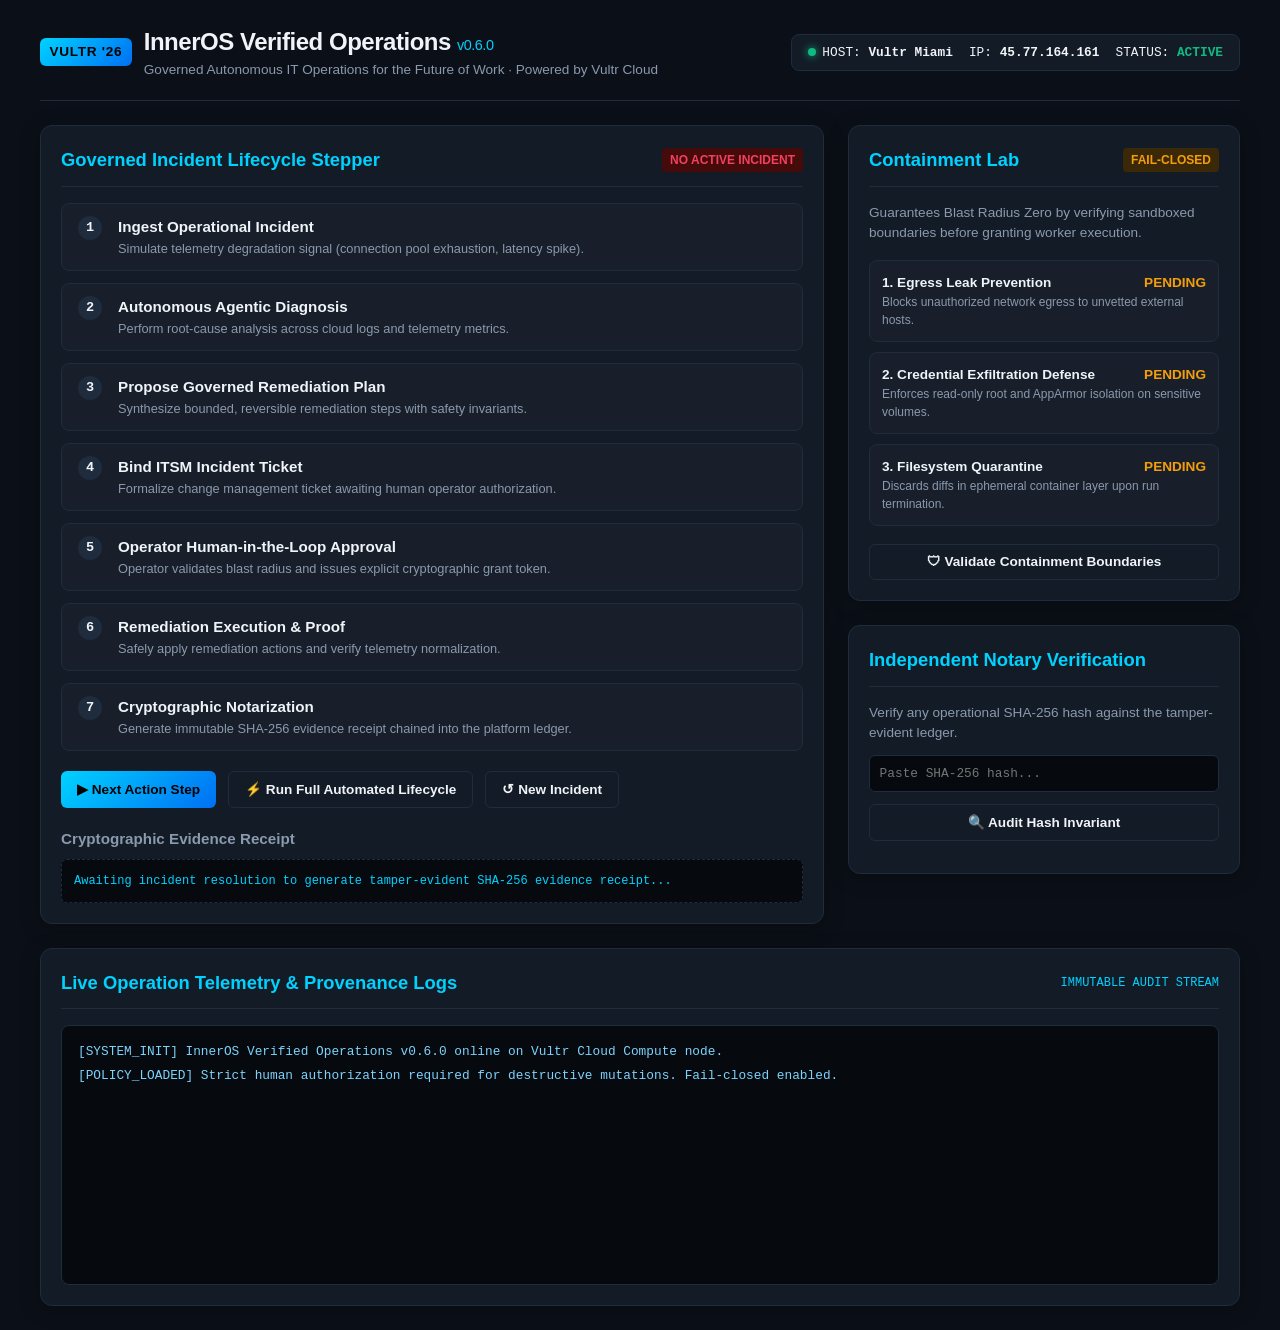
==== static/index.html @ e333232a "feat(vultr): initial release of InnerOS Verified Operations v0.6.0 for Vultr Agent Rush" ====
<!doctype html>
<html lang="en">
<head>
  <meta charset="utf-8" />
  <meta name="viewport" content="width=device-width, initial-scale=1" />
  <meta name="color-scheme" content="dark" />
  <title>InnerOS Verified Operations v0.6.0 | Vultr Agent Rush</title>
  <link rel="stylesheet" href="/static/styles.css" />
</head>
<body>
  <div class="container">
    <header>
      <div class="brand">
        <span class="brand-badge">VULTR '26</span>
        <div>
          <h1>InnerOS Verified Operations <span style="font-size:0.9rem;color:var(--accent-cyan);font-weight:400;">v0.6.0</span></h1>
          <p>Governed Autonomous IT Operations for the Future of Work · Powered by Vultr Cloud</p>
        </div>
      </div>
      <div class="system-status-bar">
        <div class="status-item">
          <span class="status-dot"></span>
          <span>HOST: <strong id="host-name">Vultr Miami</strong></span>
        </div>
        <div class="status-item">
          <span>IP: <strong id="host-ip">45.77.164.161</strong></span>
        </div>
        <div class="status-item">
          <span>STATUS: <strong style="color:var(--accent-emerald);">ACTIVE</strong></span>
        </div>
      </div>
    </header>

    <div class="grid">
      <!-- Left Column: Governed Incident Lifecycle -->
      <section class="card">
        <div class="card-header">
          <h2>Governed Incident Lifecycle Stepper</h2>
          <span class="badge badge-high" id="active-incident-id">NO ACTIVE INCIDENT</span>
        </div>

        <div class="stepper" id="stepper">
          <div class="step-item" id="step-1">
            <span class="step-num">1</span>
            <div class="step-content">
              <div class="step-title">Ingest Operational Incident</div>
              <div class="step-desc">Simulate telemetry degradation signal (connection pool exhaustion, latency spike).</div>
            </div>
          </div>

          <div class="step-item" id="step-2">
            <span class="step-num">2</span>
            <div class="step-content">
              <div class="step-title">Autonomous Agentic Diagnosis</div>
              <div class="step-desc">Perform root-cause analysis across cloud logs and telemetry metrics.</div>
            </div>
          </div>

          <div class="step-item" id="step-3">
            <span class="step-num">3</span>
            <div class="step-content">
              <div class="step-title">Propose Governed Remediation Plan</div>
              <div class="step-desc">Synthesize bounded, reversible remediation steps with safety invariants.</div>
            </div>
          </div>

          <div class="step-item" id="step-4">
            <span class="step-num">4</span>
            <div class="step-content">
              <div class="step-title">Bind ITSM Incident Ticket</div>
              <div class="step-desc">Formalize change management ticket awaiting human operator authorization.</div>
            </div>
          </div>

          <div class="step-item" id="step-5">
            <span class="step-num">5</span>
            <div class="step-content">
              <div class="step-title">Operator Human-in-the-Loop Approval</div>
              <div class="step-desc">Operator validates blast radius and issues explicit cryptographic grant token.</div>
            </div>
          </div>

          <div class="step-item" id="step-6">
            <span class="step-num">6</span>
            <div class="step-content">
              <div class="step-title">Remediation Execution & Proof</div>
              <div class="step-desc">Safely apply remediation actions and verify telemetry normalization.</div>
            </div>
          </div>

          <div class="step-item" id="step-7">
            <span class="step-num">7</span>
            <div class="step-content">
              <div class="step-title">Cryptographic Notarization</div>
              <div class="step-desc">Generate immutable SHA-256 evidence receipt chained into the platform ledger.</div>
            </div>
          </div>
        </div>

        <div class="actions-bar">
          <button id="btn-next-step" class="btn-primary">▶ Next Action Step</button>
          <button id="btn-run-all" class="btn-outline">⚡ Run Full Automated Lifecycle</button>
          <button id="btn-reset" class="btn-outline">↺ New Incident</button>
        </div>

        <div style="margin-top:1.25rem;">
          <h3 style="font-size:0.95rem;margin-bottom:0.5rem;color:var(--text-muted);">Cryptographic Evidence Receipt</h3>
          <div class="hash-box" id="evidence-hash-box">
            Awaiting incident resolution to generate tamper-evident SHA-256 evidence receipt...
          </div>
        </div>
      </section>

      <!-- Right Column: Containment Lab & Verification -->
      <div>
        <section class="card" style="margin-bottom:1.5rem;">
          <div class="card-header">
            <h2>Containment Lab</h2>
            <span class="badge badge-medium" id="containment-badge">FAIL-CLOSED</span>
          </div>
          <p style="font-size:0.85rem;color:var(--text-muted);margin-bottom:1rem;">
            Guarantees Blast Radius Zero by verifying sandboxed boundaries before granting worker execution.
          </p>

          <div class="scenario-card">
            <div style="display:flex;justify-content:space-between;font-weight:600;font-size:0.85rem;">
              <span>1. Egress Leak Prevention</span>
              <span id="sc-1-status" style="color:var(--accent-amber);">PENDING</span>
            </div>
            <div style="font-size:0.75rem;color:var(--text-muted);">Blocks unauthorized network egress to unvetted external hosts.</div>
          </div>

          <div class="scenario-card">
            <div style="display:flex;justify-content:space-between;font-weight:600;font-size:0.85rem;">
              <span>2. Credential Exfiltration Defense</span>
              <span id="sc-2-status" style="color:var(--accent-amber);">PENDING</span>
            </div>
            <div style="font-size:0.75rem;color:var(--text-muted);">Enforces read-only root and AppArmor isolation on sensitive volumes.</div>
          </div>

          <div class="scenario-card">
            <div style="display:flex;justify-content:space-between;font-weight:600;font-size:0.85rem;">
              <span>3. Filesystem Quarantine</span>
              <span id="sc-3-status" style="color:var(--accent-amber);">PENDING</span>
            </div>
            <div style="font-size:0.75rem;color:var(--text-muted);">Discards diffs in ephemeral container layer upon run termination.</div>
          </div>

          <button id="btn-run-containment" class="btn-outline" style="width:100%;justify-content:center;margin-top:0.5rem;">
            🛡 Validate Containment Boundaries
          </button>
        </section>

        <section class="card">
          <div class="card-header">
            <h2>Independent Notary Verification</h2>
          </div>
          <p style="font-size:0.85rem;color:var(--text-muted);margin-bottom:0.75rem;">
            Verify any operational SHA-256 hash against the tamper-evident ledger.
          </p>
          <input type="text" id="verify-input" placeholder="Paste SHA-256 hash..." style="width:100%;padding:0.6rem;background:#06090e;border:1px solid var(--bg-card-border);border-radius:6px;color:var(--accent-cyan);font-family:var(--font-mono);font-size:0.8rem;margin-bottom:0.75rem;" />
          <button id="btn-verify-hash" class="btn-outline" style="width:100%;justify-content:center;">
            🔍 Audit Hash Invariant
          </button>
          <div id="verify-result" style="margin-top:0.75rem;font-size:0.8rem;font-family:var(--font-mono);"></div>
        </section>
      </div>
    </div>

    <!-- Bottom: Live Audit Stream -->
    <section class="card">
      <div class="card-header">
        <h2>Live Operation Telemetry & Provenance Logs</h2>
        <span style="font-family:var(--font-mono);font-size:0.75rem;color:var(--accent-cyan);">IMMUTABLE AUDIT STREAM</span>
      </div>
      <div class="terminal-logs" id="terminal-logs">
        <div class="terminal-line">[SYSTEM_INIT] InnerOS Verified Operations v0.6.0 online on Vultr Cloud Compute node.</div>
        <div class="terminal-line">[POLICY_LOADED] Strict human authorization required for destructive mutations. Fail-closed enabled.</div>
      </div>
    </section>
  </div>

  <script src="/static/app.js"></script>
</body>
</html>
---- static/styles.css ----
:root {
  --bg-dark: #0b0f17;
  --bg-card: #131b26;
  --bg-card-border: #1f2c3d;
  --text-main: #f0f4f8;
  --text-muted: #8a99ad;
  --accent-cyan: #00d2ff;
  --accent-blue: #0070f3;
  --accent-emerald: #10b981;
  --accent-amber: #f59e0b;
  --accent-rose: #f43f5e;
  --font-mono: ui-monospace, SFMono-Regular, Menlo, Monaco, Consolas, "Liberation Mono", "Courier New", monospace;
  --font-sans: -apple-system, BlinkMacSystemFont, "Segoe UI", Roboto, Helvetica, Arial, sans-serif;
}

* {
  box-sizing: border-box;
  margin: 0;
  padding: 0;
}

body {
  background-color: var(--bg-dark);
  color: var(--text-main);
  font-family: var(--font-sans);
  line-height: 1.5;
  padding: 1.5rem;
}

.container {
  max-width: 1200px;
  margin: 0 auto;
}

header {
  display: flex;
  justify-content: space-between;
  align-items: center;
  border-bottom: 1px solid var(--bg-card-border);
  padding-bottom: 1.25rem;
  margin-bottom: 1.5rem;
  flex-wrap: wrap;
  gap: 1rem;
}

.brand {
  display: flex;
  align-items: center;
  gap: 0.75rem;
}

.brand-badge {
  background: linear-gradient(135deg, var(--accent-cyan), var(--accent-blue));
  color: #000;
  font-weight: 800;
  padding: 0.25rem 0.6rem;
  border-radius: 6px;
  font-size: 0.85rem;
  letter-spacing: 0.05em;
}

.brand h1 {
  font-size: 1.5rem;
  font-weight: 700;
  letter-spacing: -0.02em;
}

.brand p {
  color: var(--text-muted);
  font-size: 0.85rem;
}

.system-status-bar {
  display: flex;
  gap: 1rem;
  background: var(--bg-card);
  border: 1px solid var(--bg-card-border);
  padding: 0.5rem 1rem;
  border-radius: 8px;
  font-family: var(--font-mono);
  font-size: 0.8rem;
  flex-wrap: wrap;
}

.status-item {
  display: flex;
  align-items: center;
  gap: 0.4rem;
}

.status-dot {
  width: 8px;
  height: 8px;
  border-radius: 50%;
  background: var(--accent-emerald);
  box-shadow: 0 0 8px var(--accent-emerald);
}

.grid {
  display: grid;
  grid-template-columns: 2fr 1fr;
  gap: 1.5rem;
  margin-bottom: 1.5rem;
}

@media (max-width: 900px) {
  .grid {
    grid-template-columns: 1fr;
  }
}

.card {
  background: var(--bg-card);
  border: 1px solid var(--bg-card-border);
  border-radius: 12px;
  padding: 1.25rem;
  box-shadow: 0 4px 20px rgba(0, 0, 0, 0.25);
}

.card-header {
  display: flex;
  justify-content: space-between;
  align-items: center;
  margin-bottom: 1rem;
  border-bottom: 1px solid var(--bg-card-border);
  padding-bottom: 0.75rem;
}

.card-header h2 {
  font-size: 1.15rem;
  font-weight: 600;
  color: var(--accent-cyan);
}

.stepper {
  display: flex;
  flex-direction: column;
  gap: 0.75rem;
  margin-bottom: 1.25rem;
}

.step-item {
  display: flex;
  align-items: flex-start;
  gap: 1rem;
  padding: 0.75rem 1rem;
  background: rgba(255, 255, 255, 0.02);
  border: 1px solid var(--bg-card-border);
  border-radius: 8px;
  transition: border-color 0.2s;
}

.step-item.active {
  border-color: var(--accent-cyan);
  background: rgba(0, 210, 255, 0.04);
}

.step-item.completed {
  border-color: var(--accent-emerald);
  background: rgba(16, 185, 129, 0.04);
}

.step-num {
  font-family: var(--font-mono);
  font-size: 0.85rem;
  font-weight: 700;
  width: 24px;
  height: 24px;
  border-radius: 50%;
  display: flex;
  align-items: center;
  justify-content: center;
  background: var(--bg-card-border);
  flex-shrink: 0;
}

.step-item.completed .step-num {
  background: var(--accent-emerald);
  color: #000;
}

.step-item.active .step-num {
  background: var(--accent-cyan);
  color: #000;
}

.step-content {
  flex-grow: 1;
}

.step-title {
  font-weight: 600;
  font-size: 0.95rem;
}

.step-desc {
  font-size: 0.8rem;
  color: var(--text-muted);
}

.actions-bar {
  display: flex;
  gap: 0.75rem;
  flex-wrap: wrap;
  margin-top: 1rem;
}

button {
  cursor: pointer;
  background: var(--accent-blue);
  color: #fff;
  border: none;
  padding: 0.6rem 1rem;
  border-radius: 6px;
  font-weight: 600;
  font-size: 0.85rem;
  display: inline-flex;
  align-items: center;
  gap: 0.4rem;
  transition: opacity 0.2s, transform 0.1s;
}

button:hover {
  opacity: 0.9;
}

button:active {
  transform: translateY(1px);
}

button.btn-primary {
  background: linear-gradient(135deg, var(--accent-cyan), var(--accent-blue));
  color: #000;
  font-weight: 700;
}

button.btn-success {
  background: var(--accent-emerald);
  color: #000;
}

button.btn-outline {
  background: transparent;
  border: 1px solid var(--bg-card-border);
  color: var(--text-main);
}

button:disabled {
  opacity: 0.4;
  cursor: not-allowed;
}

.hash-box {
  background: #06090e;
  border: 1px dashed var(--bg-card-border);
  padding: 0.75rem;
  border-radius: 6px;
  font-family: var(--font-mono);
  font-size: 0.75rem;
  word-break: break-all;
  color: var(--accent-cyan);
  margin-top: 0.5rem;
}

.terminal-logs {
  background: #06090e;
  border: 1px solid var(--bg-card-border);
  padding: 1rem;
  border-radius: 8px;
  font-family: var(--font-mono);
  font-size: 0.8rem;
  height: 260px;
  overflow-y: auto;
  color: #7dd3fc;
}

.terminal-line {
  margin-bottom: 0.3rem;
}

.badge {
  display: inline-block;
  padding: 0.2rem 0.5rem;
  border-radius: 4px;
  font-size: 0.75rem;
  font-weight: 600;
}

.badge-low { background: #1e293b; color: #94a3b8; }
.badge-medium { background: #3b2806; color: var(--accent-amber); }
.badge-high { background: #450a0a; color: var(--accent-rose); }
.badge-critical { background: var(--accent-rose); color: #fff; }

.scenario-card {
  background: rgba(255, 255, 255, 0.02);
  border: 1px solid var(--bg-card-border);
  border-radius: 8px;
  padding: 0.75rem;
  margin-bottom: 0.6rem;
}
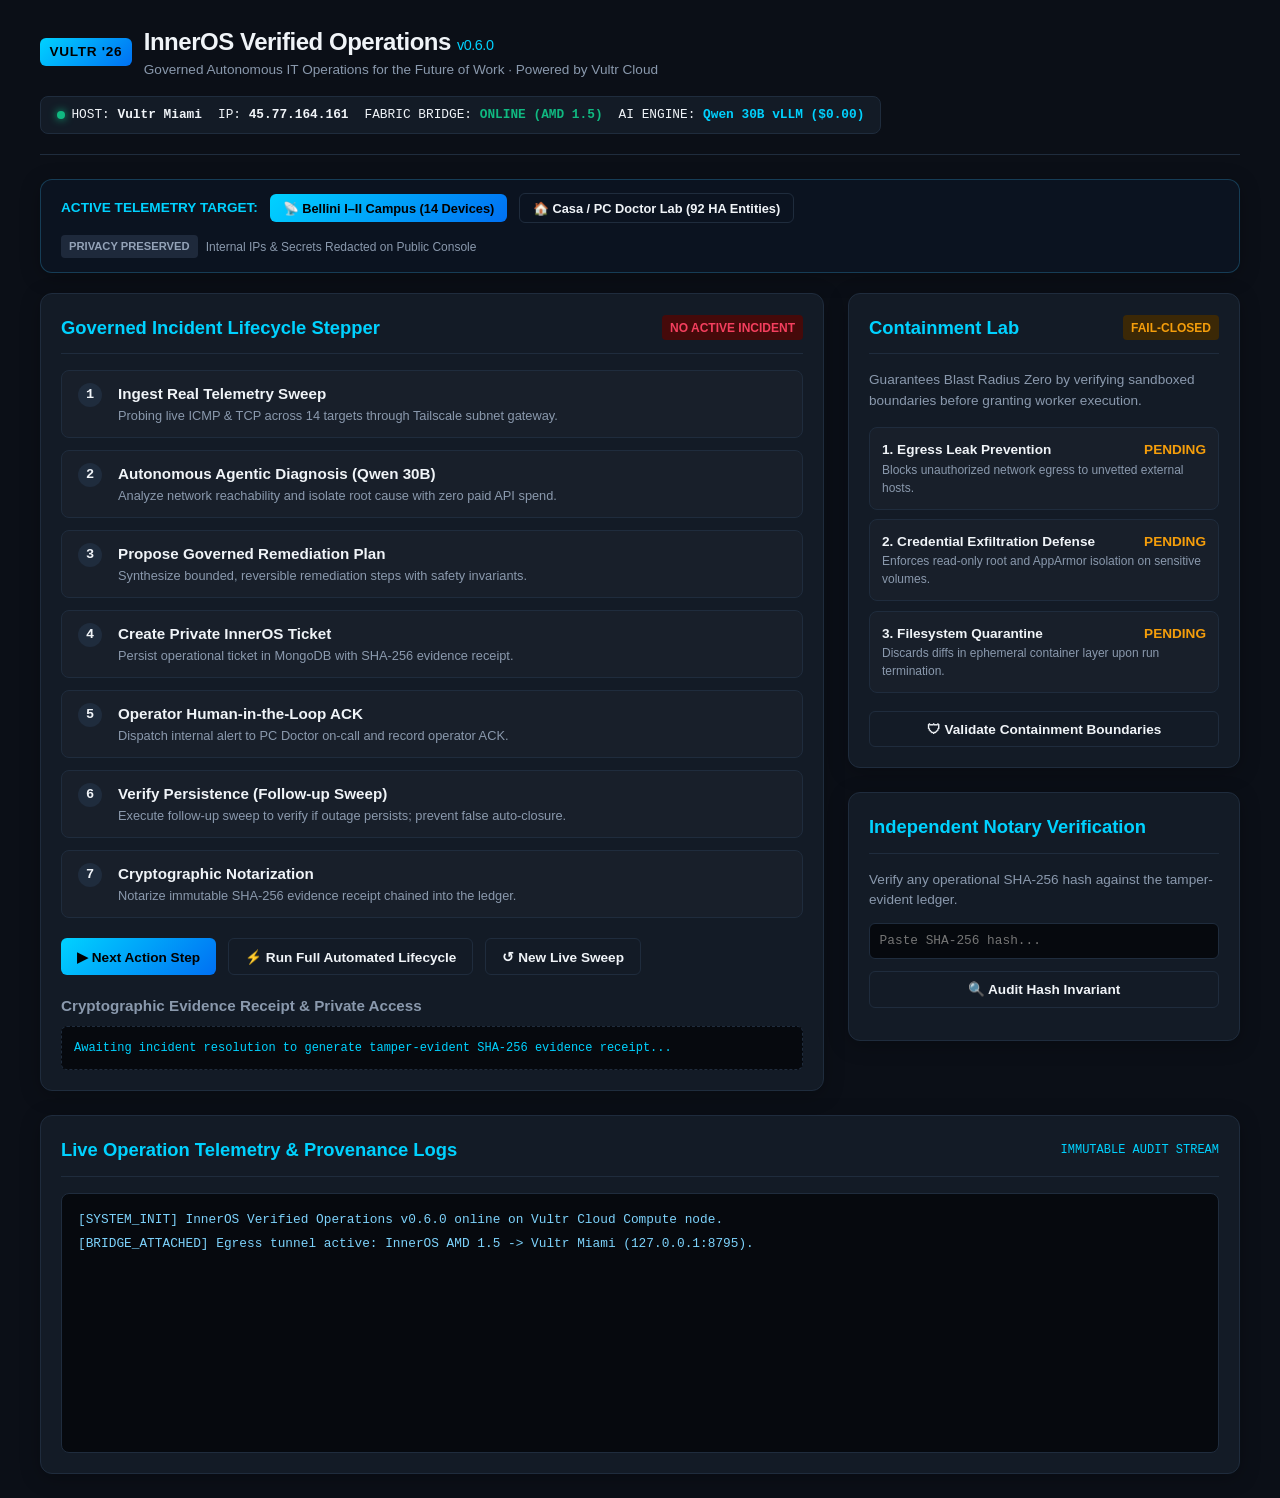
==== commit c9a66dea: "feat(live-ops): integrate real InnerOS Bellini and Casa fabric telemetry, local Qwen 30B vLLM, and p" ====
--- a/static/index.html
+++ b/static/index.html
@@ -26,10 +26,26 @@
           <span>IP: <strong id="host-ip">45.77.164.161</strong></span>
         </div>
         <div class="status-item">
-          <span>STATUS: <strong style="color:var(--accent-emerald);">ACTIVE</strong></span>
+          <span>FABRIC BRIDGE: <strong id="bridge-status" style="color:var(--accent-emerald);">ONLINE (AMD 1.5)</strong></span>
+        </div>
+        <div class="status-item">
+          <span>AI ENGINE: <strong id="ai-status" style="color:var(--accent-cyan);">Qwen 30B vLLM ($0.00)</strong></span>
         </div>
       </div>
     </header>
+
+    <!-- Real Infrastructure Mode & Site Selector Bar -->
+    <div class="card" style="margin-bottom:1.25rem;padding:0.85rem 1.25rem;display:flex;flex-wrap:wrap;justify-content:space-between;align-items:center;gap:0.75rem;background:#0b1320;border-color:rgba(56,189,248,0.25);">
+      <div style="display:flex;align-items:center;gap:0.75rem;">
+        <span style="font-weight:600;font-size:0.85rem;color:var(--accent-cyan);">ACTIVE TELEMETRY TARGET:</span>
+        <button id="btn-site-bellini" class="btn-primary" style="padding:0.4rem 0.8rem;font-size:0.8rem;">📡 Bellini I–II Campus (14 Devices)</button>
+        <button id="btn-site-home" class="btn-outline" style="padding:0.4rem 0.8rem;font-size:0.8rem;">🏠 Casa / PC Doctor Lab (92 HA Entities)</button>
+      </div>
+      <div style="display:flex;align-items:center;gap:0.5rem;font-size:0.75rem;color:var(--text-muted);">
+        <span class="badge badge-low" style="font-size:0.7rem;">PRIVACY PRESERVED</span>
+        <span>Internal IPs & Secrets Redacted on Public Console</span>
+      </div>
+    </div>
 
     <div class="grid">
       <!-- Left Column: Governed Incident Lifecycle -->
@@ -43,16 +59,16 @@
           <div class="step-item" id="step-1">
             <span class="step-num">1</span>
             <div class="step-content">
-              <div class="step-title">Ingest Operational Incident</div>
-              <div class="step-desc">Simulate telemetry degradation signal (connection pool exhaustion, latency spike).</div>
+              <div class="step-title">Ingest Real Telemetry Sweep</div>
+              <div class="step-desc" id="step-1-desc">Probing live ICMP & TCP across 14 targets through Tailscale subnet gateway.</div>
             </div>
           </div>
 
           <div class="step-item" id="step-2">
             <span class="step-num">2</span>
             <div class="step-content">
-              <div class="step-title">Autonomous Agentic Diagnosis</div>
-              <div class="step-desc">Perform root-cause analysis across cloud logs and telemetry metrics.</div>
+              <div class="step-title">Autonomous Agentic Diagnosis (Qwen 30B)</div>
+              <div class="step-desc" id="step-2-desc">Analyze network reachability and isolate root cause with zero paid API spend.</div>
             </div>
           </div>
 
@@ -60,31 +76,31 @@
             <span class="step-num">3</span>
             <div class="step-content">
               <div class="step-title">Propose Governed Remediation Plan</div>
-              <div class="step-desc">Synthesize bounded, reversible remediation steps with safety invariants.</div>
+              <div class="step-desc" id="step-3-desc">Synthesize bounded, reversible remediation steps with safety invariants.</div>
             </div>
           </div>
 
           <div class="step-item" id="step-4">
             <span class="step-num">4</span>
             <div class="step-content">
-              <div class="step-title">Bind ITSM Incident Ticket</div>
-              <div class="step-desc">Formalize change management ticket awaiting human operator authorization.</div>
+              <div class="step-title">Create Private InnerOS Ticket</div>
+              <div class="step-desc" id="step-4-desc">Persist operational ticket in MongoDB with SHA-256 evidence receipt.</div>
             </div>
           </div>
 
           <div class="step-item" id="step-5">
             <span class="step-num">5</span>
             <div class="step-content">
-              <div class="step-title">Operator Human-in-the-Loop Approval</div>
-              <div class="step-desc">Operator validates blast radius and issues explicit cryptographic grant token.</div>
+              <div class="step-title">Operator Human-in-the-Loop ACK</div>
+              <div class="step-desc" id="step-5-desc">Dispatch internal alert to PC Doctor on-call and record operator ACK.</div>
             </div>
           </div>
 
           <div class="step-item" id="step-6">
             <span class="step-num">6</span>
             <div class="step-content">
-              <div class="step-title">Remediation Execution & Proof</div>
-              <div class="step-desc">Safely apply remediation actions and verify telemetry normalization.</div>
+              <div class="step-title">Verify Persistence (Follow-up Sweep)</div>
+              <div class="step-desc" id="step-6-desc">Execute follow-up sweep to verify if outage persists; prevent false auto-closure.</div>
             </div>
           </div>
 
@@ -92,7 +108,7 @@
             <span class="step-num">7</span>
             <div class="step-content">
               <div class="step-title">Cryptographic Notarization</div>
-              <div class="step-desc">Generate immutable SHA-256 evidence receipt chained into the platform ledger.</div>
+              <div class="step-desc" id="step-7-desc">Notarize immutable SHA-256 evidence receipt chained into the ledger.</div>
             </div>
           </div>
         </div>
@@ -100,13 +116,18 @@
         <div class="actions-bar">
           <button id="btn-next-step" class="btn-primary">▶ Next Action Step</button>
           <button id="btn-run-all" class="btn-outline">⚡ Run Full Automated Lifecycle</button>
-          <button id="btn-reset" class="btn-outline">↺ New Incident</button>
+          <button id="btn-reset" class="btn-outline">↺ New Live Sweep</button>
         </div>
 
         <div style="margin-top:1.25rem;">
-          <h3 style="font-size:0.95rem;margin-bottom:0.5rem;color:var(--text-muted);">Cryptographic Evidence Receipt</h3>
+          <h3 style="font-size:0.95rem;margin-bottom:0.5rem;color:var(--text-muted);">Cryptographic Evidence Receipt & Private Access</h3>
           <div class="hash-box" id="evidence-hash-box">
             Awaiting incident resolution to generate tamper-evident SHA-256 evidence receipt...
+          </div>
+          <div id="private-ticket-link-container" style="margin-top:0.75rem;display:none;">
+            <a id="private-ticket-link" href="#" target="_blank" class="btn-outline" style="display:inline-flex;font-size:0.8rem;text-decoration:none;border-color:var(--accent-amber);color:var(--accent-amber);">
+              🔒 Open Authenticated Private Ticket Topology (Authorized Ops Only)
+            </a>
           </div>
         </div>
       </section>
@@ -175,7 +196,7 @@
       </div>
       <div class="terminal-logs" id="terminal-logs">
         <div class="terminal-line">[SYSTEM_INIT] InnerOS Verified Operations v0.6.0 online on Vultr Cloud Compute node.</div>
-        <div class="terminal-line">[POLICY_LOADED] Strict human authorization required for destructive mutations. Fail-closed enabled.</div>
+        <div class="terminal-line">[BRIDGE_ATTACHED] Egress tunnel active: InnerOS AMD 1.5 -> Vultr Miami (127.0.0.1:8795).</div>
       </div>
     </section>
   </div>
--- a/static/styles.css
+++ b/static/styles.css
@@ -298,3 +298,4 @@
   padding: 0.75rem;
   margin-bottom: 0.6rem;
 }
+
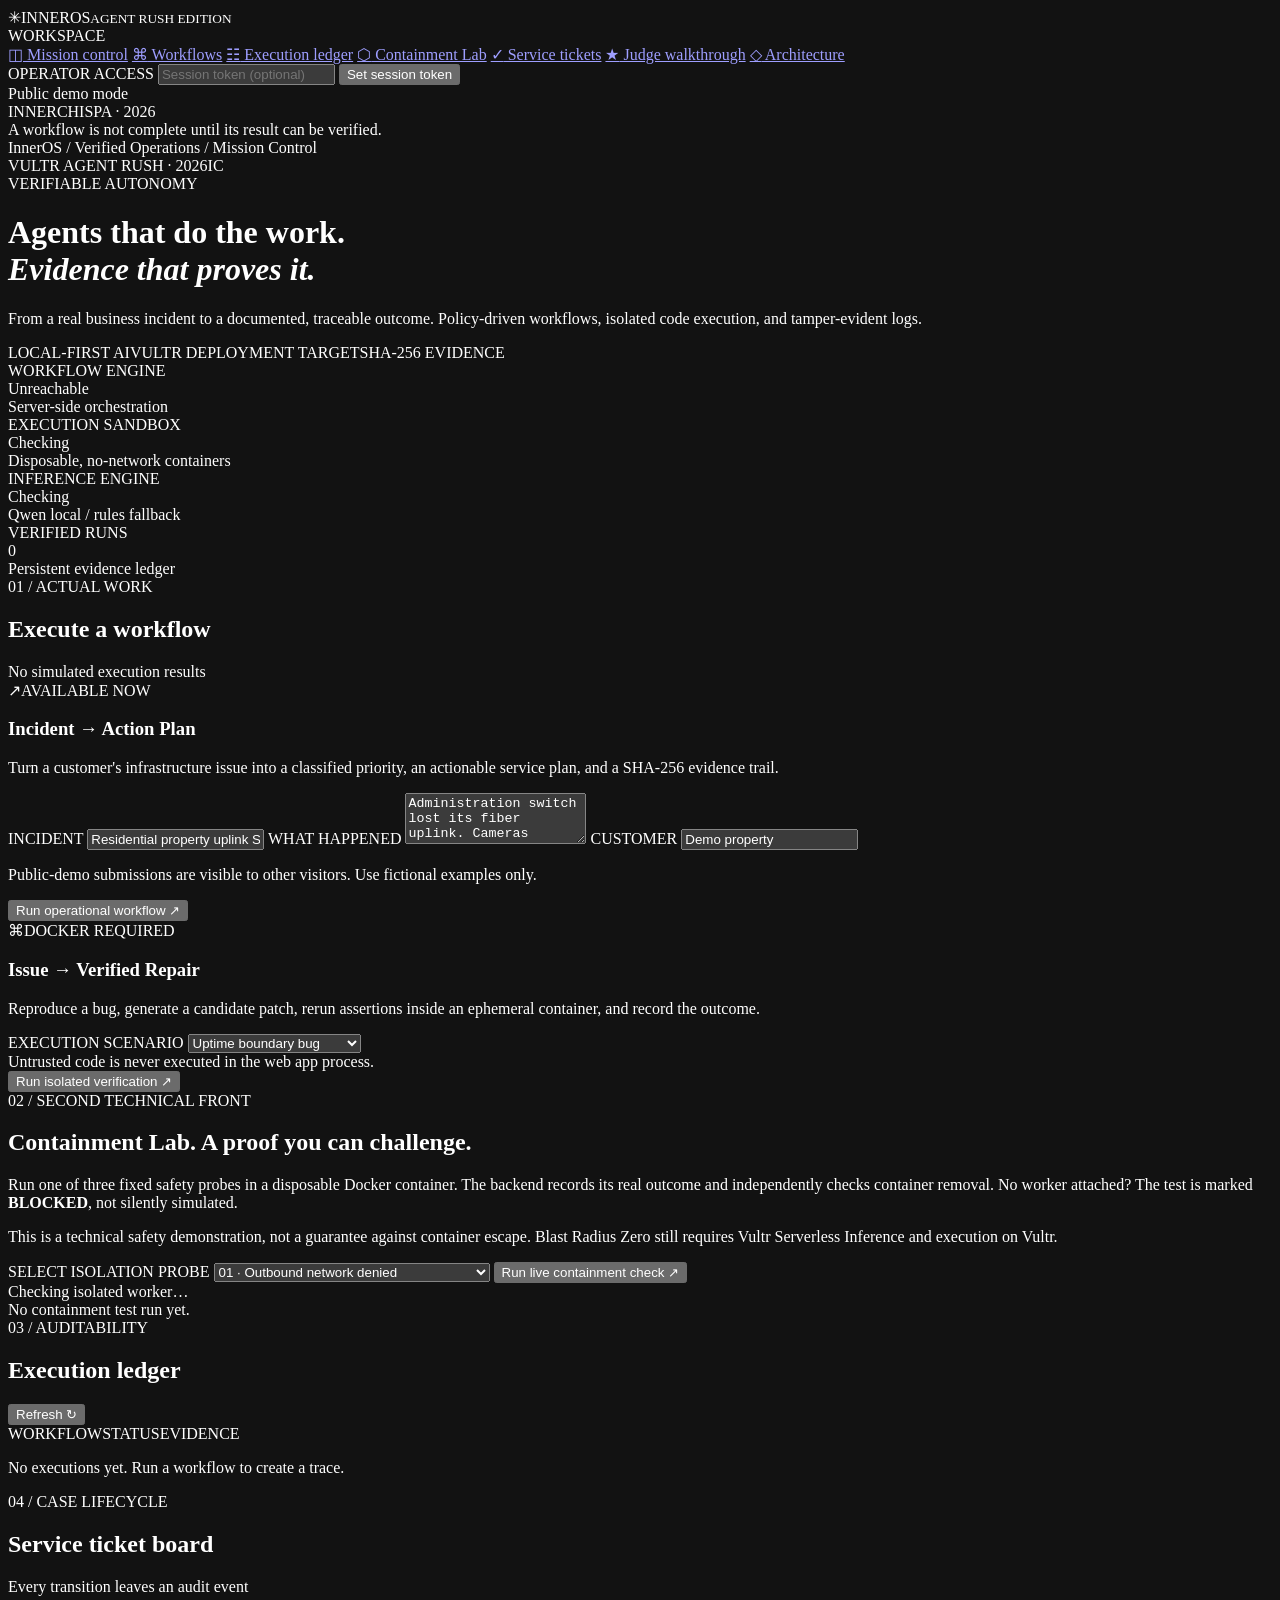
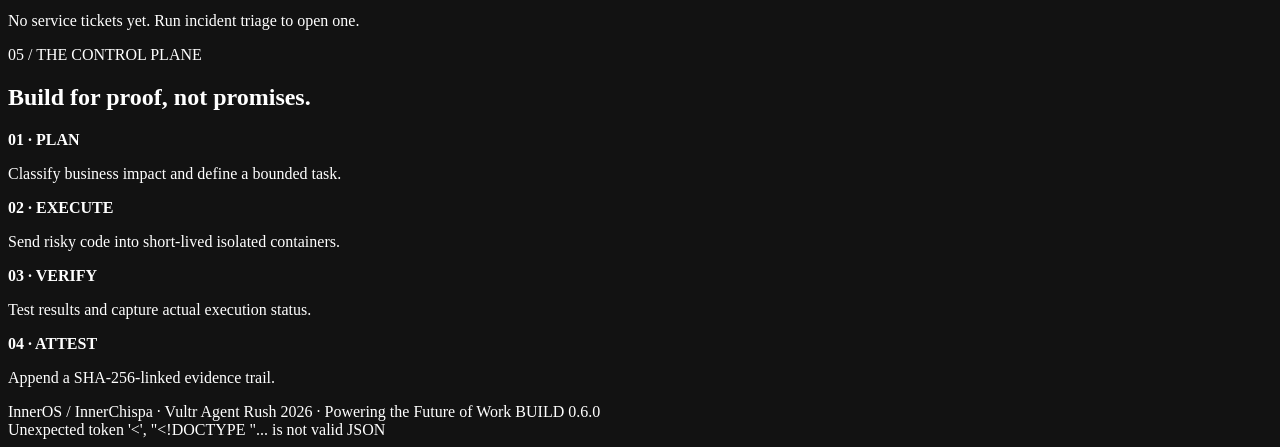
==== commit 84a68eab: "feat(security+ui): revoke compromised token, enforce Bearer auth, add 5-step operational workflow an" ====
--- a/static/index.html
+++ b/static/index.html
@@ -1,206 +1,283 @@
 <!doctype html>
 <html lang="en">
 <head>
-  <meta charset="utf-8" />
-  <meta name="viewport" content="width=device-width, initial-scale=1" />
-  <meta name="color-scheme" content="dark" />
-  <title>InnerOS Verified Operations v0.6.0 | Vultr Agent Rush</title>
-  <link rel="stylesheet" href="/static/styles.css" />
+<meta charset="utf-8">
+<meta name="viewport" content="width=device-width, initial-scale=1">
+<meta name="color-scheme" content="dark">
+<meta name="description" content="InnerOS Verified Operations: enterprise agents with proof of work">
+<title>InnerOS | Verified Operations</title>
+<link rel="stylesheet" href="/static/style.css">
+<script defer src="/static/app.js"></script>
 </head>
 <body>
-  <div class="container">
-    <header>
-      <div class="brand">
-        <span class="brand-badge">VULTR '26</span>
-        <div>
-          <h1>InnerOS Verified Operations <span style="font-size:0.9rem;color:var(--accent-cyan);font-weight:400;">v0.6.0</span></h1>
-          <p>Governed Autonomous IT Operations for the Future of Work · Powered by Vultr Cloud</p>
-        </div>
+<div class="shell">
+  <aside class="sidebar">
+    <div class="brand"><span class="brand-icon">✳</span><span>INNER<span class="brand-light">OS</span><small>AGENT RUSH EDITION</small></span></div>
+    <div class="side-label">WORKSPACE</div>
+    <nav aria-label="Workspace">
+      <a href="#overview" class="nav-active"><span>◫</span> Mission control</a>
+      <a href="#workflows"><span>⌘</span> Workflows</a>
+      <a href="#runs"><span>☷</span> Execution ledger</a>
+      <a href="#containment"><span>⬡</span> Containment Lab</a>
+      <a href="#tickets"><span>✓</span> Service tickets</a>
+      <a href="/judge" id="judge-link"><span>★</span> Judge walkthrough</a>
+      <a href="#architecture"><span>◇</span> Architecture</a>
+    </nav>
+    <div class="session-access">
+      <label for="operator-token">OPERATOR ACCESS</label>
+      <input id="operator-token" type="password" autocomplete="off" placeholder="Session token (optional)">
+      <button id="operator-connect" type="button">Set session token</button>
+      <div id="access-mode" class="access-note">Public demo mode</div>
+    </div>
+    <div class="side-bottom">
+      <div class="platform-label"><span class="live-dot"></span> INNERCHISPA · 2026</div>
+      <div class="side-note">A workflow is not complete until its result can be verified.</div>
+    </div>
+  </aside>
+
+  <main id="overview">
+    <header class="topbar">
+      <div class="breadcrumb">InnerOS <span>/</span> Verified Operations <span>/</span> Mission Control</div>
+      <div class="top-right"><span class="environment">VULTR AGENT RUSH · 2026</span><span class="avatar">IC</span></div>
+    </header>
+    <div class="content">
+      <section class="judge-workthrough" id="judge-workthrough" aria-label="Live judge walkthrough" hidden>
+        <!-- Mode Banner: Public Demo vs Authenticated Real Operations -->
+        <div id="mode-banner" class="mode-banner public">
+          <div class="banner-badge" id="banner-badge-public">DEMO PÚBLICA</div>
+          <div class="banner-badge" id="banner-badge-private" style="display:none;"><span class="live-dot green"></span>OPERACIONES REALES · ACCESO PRIVADO</div>
+          <div class="banner-text" id="banner-text">Entorno demostrativo para evaluación. Para consultar hardware real en vivo (Bellini Campus y Casa Lab), active el acceso con su token de operador autorizado.</div>
+          <div class="banner-actions">
+            <button type="button" id="btn-unlock-operator" class="btn-sm">Acceso Operador ↗</button>
+            <button type="button" id="btn-lock-operator" class="btn-sm secondary" style="display:none;">Cerrar Sesión</button>
+          </div>
+        </div>
+
+        <!-- Adenda P1: Live Operational Dashboard -->
+        <div class="ops-dashboard-grid" id="ops-dashboard">
+          <div class="ops-card">
+            <span class="ops-card-label">DISPOSITIVOS SUPERVISADOS</span>
+            <div class="ops-card-val">106 <em>total</em></div>
+            <span class="ops-card-sub">14 Bellini · 92 Casa Lab</span>
+          </div>
+          <div class="ops-card">
+            <span class="ops-card-label">ESTADO RED BELLINI I-II</span>
+            <div class="ops-card-val"><span class="indicator green"></span>7 Online <span class="indicator orange"></span>7 Offline</div>
+            <span class="ops-card-sub">Switch Admin & APs caídos</span>
+          </div>
+          <div class="ops-card">
+            <span class="ops-card-label">INFERENCIA LOCAL SRE</span>
+            <div class="ops-card-val">Qwen 30B <small>AMD 1.5</small></div>
+            <span class="ops-card-sub">Gasto: $0.00 (Local Invariant)</span>
+          </div>
+          <div class="ops-card">
+            <span class="ops-card-label">INCIDENTES ACTIVOS</span>
+            <div class="ops-card-val"><span class="badge-p1">P1</span> 1 Crítico <span class="badge-p2">P2</span> 1 Lab</div>
+            <span class="ops-card-sub">Gestión en tiempo real</span>
+          </div>
+        </div>
+
+        <div class="judge-head">
+          <div>
+            <div class="eyebrow">OPERACIONES VERIFICADAS / PRUEBA DE INFRAESTRUCTURA REAL</div>
+            <h2>Operaciones verificables sobre dispositivos reales.</h2>
+            <p>Conexión directa al nodo InnerOS AMD 1.5 mediante túnel cifrado inverso. Consulta hardware real, ejecuta inferencia local con Qwen 30B ($0.00 de gasto) y registra evidencias criptográficas SHA-256 inmutables. Cero estados fingidos ni simulaciones encubiertas.</p>
+          </div>
+          <div class="judge-head-right">
+            <span class="judge-mode" id="judge-mode">Verificando servidor…</span>
+            <div class="judge-site-wrapper">
+              <label for="judge-site-select" class="judge-site-label">SITIO ACTIVO:</label>
+              <select id="judge-site-select" class="judge-site-select">
+                <option value="bellini">Torres Bellini I-II Campus (Incidente Activo: 14 objetivos)</option>
+                <option value="home">Casa / PC Doctor Lab (Inventario: 92 dispositivos)</option>
+              </select>
+            </div>
+          </div>
+        </div>
+
+        <div class="judge-steps">
+          <article class="judge-step">
+            <span class="judge-number">01 / SONDEO REAL</span>
+            <h3>Sondear Hardware Real</h3>
+            <p>Ejecuta sondeo ICMP/TCP en tiempo real en la red del campus. Identifica switch de administración y APs caídos.</p>
+            <button type="button" id="judge-start" class="judge-btn">Ejecutar sondeo real</button>
+            <div class="judge-step-result" id="judge-step-one" role="status" aria-live="polite">No ejecutado aún</div>
+          </article>
+
+          <article class="judge-step">
+            <span class="judge-number">02 / IA LOCAL SRE</span>
+            <h3>Diagnosticar con Qwen 30B</h3>
+            <p>Inferencia local vLLM en AMD 1.5 ($0.00). Deducción determinista de causa raíz y protocolo de contención.</p>
+            <button type="button" id="judge-verify" class="judge-btn" disabled>Diagnosticar con Qwen 30B</button>
+            <div class="judge-step-result" id="judge-step-two" role="status" aria-live="polite">Esperando paso 1</div>
+          </article>
+
+          <article class="judge-step">
+            <span class="judge-number">03 / TICKET EN MONGODB</span>
+            <h3>Crear Ticket Operativo</h3>
+            <p>Registra ticket formal P1 en MongoDB (ops_tickets) con ID inmutable, SHA-256 y clasificación de impacto.</p>
+            <button type="button" id="judge-complete" class="judge-btn" disabled>Crear Ticket en MongoDB</button>
+            <div class="judge-step-result" id="judge-step-three" role="status" aria-live="polite">Esperando diagnóstico</div>
+          </article>
+
+          <article class="judge-step">
+            <span class="judge-number">04 / NOTIFICACIÓN & ACK</span>
+            <h3>Notificar y Registrar ACK</h3>
+            <p>Despacha alerta interna al lead de guardia (rafael) y registra acuse técnico humano (cero auto-ACK).</p>
+            <div class="step-subactions">
+              <button type="button" id="judge-notify" class="judge-btn secondary" disabled>Despachar alerta interna</button>
+              <div id="ack-editor-box" class="ack-editor-box" style="display:none;">
+                <input id="ack-operator-name" class="ack-input" value="Rafael Lopez (SRE On-Call)" placeholder="Operador">
+                <textarea id="ack-operator-note" class="ack-textarea" rows="2" placeholder="Nota técnica de acuse (12+ caracteres)">Recepción confirmada. Switch admin Hikvision sin respuesta. Procediendo a inspección física en rack.</textarea>
+                <button type="button" id="judge-ack-btn" class="judge-btn" style="margin-top:6px;">Registrar ACK Humano</button>
+              </div>
+            </div>
+            <div class="judge-step-result" id="judge-step-notify-ack" role="status" aria-live="polite">Esperando ticket</div>
+          </article>
+
+          <article class="judge-step">
+            <span class="judge-number">05 / RECHECK FÍSICO</span>
+            <h3>Recheck de Hardware</h3>
+            <p>Vuelve a sondear equipos. Confirma persistencia física y rehúsa cierre fraudulento (Zero-Fabrication).</p>
+            <button type="button" id="judge-recheck" class="judge-btn" disabled>Recheck estado físico</button>
+            <div class="judge-step-result" id="judge-step-four" role="status" aria-live="polite">Esperando ticket</div>
+          </article>
+        </div>
+
+        <div class="judge-proof-container">
+          <div class="judge-proof" id="judge-proof" aria-live="polite">Seleccione el sitio y pulse 'Ejecutar sondeo real' para iniciar el triaje de hardware.</div>
+          <div class="judge-proof-actions">
+            <button type="button" id="btn-view-topology" class="btn-proof-action" disabled>↗ Abrir Topología Privada (Gated)</button>
+            <button type="button" id="btn-export-report" class="btn-proof-action" disabled>⬇ Descargar Informe Técnico</button>
+          </div>
+        </div>
+
+        <div id="judge-telemetry-detail" class="judge-telemetry-detail">
+          <div class="telemetry-detail-header">
+            <strong id="telemetry-detail-title" class="telemetry-detail-title">Telemetría de Hardware Real</strong>
+            <span id="telemetry-provenance" class="telemetry-provenance">Bellini Network Guardian · AMD 1.5</span>
+          </div>
+          <pre id="telemetry-detail-content" class="telemetry-detail-content"></pre>
+        </div>
+      </section>
+      <div class="hero">
+        <div class="eyebrow"><span class="small-dot"></span> VERIFIABLE AUTONOMY</div>
+        <h1>Agents that do the work.<br><em>Evidence that proves it.</em></h1>
+        <p>From a real business incident to a documented, traceable outcome. Policy-driven workflows, isolated code execution, and tamper-evident logs.</p>
+        <div class="hero-tags"><span>LOCAL-FIRST AI</span><span>VULTR DEPLOYMENT TARGET</span><span>SHA-256 EVIDENCE</span></div>
       </div>
-      <div class="system-status-bar">
-        <div class="status-item">
-          <span class="status-dot"></span>
-          <span>HOST: <strong id="host-name">Vultr Miami</strong></span>
-        </div>
-        <div class="status-item">
-          <span>IP: <strong id="host-ip">45.77.164.161</strong></span>
-        </div>
-        <div class="status-item">
-          <span>FABRIC BRIDGE: <strong id="bridge-status" style="color:var(--accent-emerald);">ONLINE (AMD 1.5)</strong></span>
-        </div>
-        <div class="status-item">
-          <span>AI ENGINE: <strong id="ai-status" style="color:var(--accent-cyan);">Qwen 30B vLLM ($0.00)</strong></span>
-        </div>
+
+      <section class="stats" aria-label="Platform status">
+        <article class="stat"><div class="stat-label">WORKFLOW ENGINE</div><div class="stat-value" id="engine-status">Checking…</div><div class="stat-sub">Server-side orchestration</div></article>
+        <article class="stat"><div class="stat-label">EXECUTION SANDBOX</div><div class="stat-value" id="sandbox-status"><span class="indicator orange"></span>Checking</div><div class="stat-sub">Disposable, no-network containers</div></article>
+        <article class="stat"><div class="stat-label">INFERENCE ENGINE</div><div class="stat-value" id="model-status">Checking</div><div class="stat-sub">Qwen local / rules fallback</div></article>
+        <article class="stat"><div class="stat-label">VERIFIED RUNS</div><div class="stat-value" id="run-count">0</div><div class="stat-sub">Persistent evidence ledger</div></article>
+      </section>
+
+      <div class="section-title" id="workflows"><div><div class="eyebrow">01 / ACTUAL WORK</div><h2>Execute a workflow</h2></div><span class="section-annotation">No simulated execution results</span></div>
+      <section class="workflows">
+        <article class="workflow-card accent-cyan">
+          <div class="card-head"><span class="card-icon">↗</span><span class="chip">AVAILABLE NOW</span></div>
+          <h3>Incident → Action Plan</h3>
+          <p>Turn a customer's infrastructure issue into a classified priority, an actionable service plan, and a SHA-256 evidence trail.</p>
+          <label for="incident-title">INCIDENT</label>
+          <input id="incident-title" maxlength="160" value="Residential property uplink SFP1 offline">
+          <label for="incident-description">WHAT HAPPENED</label>
+          <textarea id="incident-description" rows="3" maxlength="5000">Administration switch lost its fiber uplink. Cameras remain visible locally but the control room cannot reach remote devices.</textarea>
+          <label for="incident-customer">CUSTOMER</label>
+          <input id="incident-customer" maxlength="100" value="Demo property">
+          <p class="privacy-note">Public-demo submissions are visible to other visitors. Use fictional examples only.</p>
+          <button id="triage-btn" class="primary">Run operational workflow <span>↗</span></button>
+        </article>
+        <article class="workflow-card accent-purple">
+          <div class="card-head"><span class="card-icon purple">⌘</span><span class="chip lavender">DOCKER REQUIRED</span></div>
+          <h3>Issue → Verified Repair</h3>
+          <p>Reproduce a bug, generate a candidate patch, rerun assertions inside an ephemeral container, and record the outcome.</p>
+          <label for="case-select">EXECUTION SCENARIO</label>
+          <select id="case-select"><option value="uptime_boundary">Uptime boundary bug</option><option value="sla_sign">SLA calculation bug</option><option value="runaway_loop">Containment: infinite loop</option></select>
+          <div class="warning-line">Untrusted code is never executed in the web app process.</div>
+          <button id="repair-btn" class="secondary">Run isolated verification <span>↗</span></button>
+          <div class="sandbox-guard" id="sandbox-guard"></div>
+        </article>
+      </section>
+      <section class="containment-panel" id="containment" aria-labelledby="containment-title">
+        <div class="containment-copy">
+          <div class="eyebrow">02 / SECOND TECHNICAL FRONT</div>
+          <h2 id="containment-title">Containment Lab. A proof you can challenge.</h2>
+          <p>Run one of three fixed safety probes in a disposable Docker container. The backend records its real outcome and independently checks container removal. No worker attached? The test is marked <strong>BLOCKED</strong>, not silently simulated.</p>
+          <p class="privacy-note">This is a technical safety demonstration, not a guarantee against container escape. Blast Radius Zero still requires Vultr Serverless Inference and execution on Vultr.</p>
+        </div>
+        <div class="containment-controls">
+          <label for="containment-case">SELECT ISOLATION PROBE</label>
+          <select id="containment-case">
+            <option value="network_egress">01 · Outbound network denied</option>
+            <option value="read_only_root">02 · Read-only root filesystem</option>
+            <option value="runaway_timeout">03 · Infinite loop stopped + cleanup verified</option>
+          </select>
+          <button type="button" id="containment-btn" class="secondary">Run live containment check ↗</button>
+          <div id="containment-availability" class="containment-availability" role="status">Checking isolated worker…</div>
+          <div id="containment-result" class="containment-result" role="status" aria-live="polite">No containment test run yet.</div>
+        </div>
+      </section>
+      <section class="result-panel" id="result-panel" hidden>
+        <div class="result-top"><div><div class="eyebrow">LIVE RESULT</div><h2 id="result-title">Execution</h2></div><span class="status-pill" id="result-status">Pending</span></div>
+        <p id="result-summary"></p>
+        <div class="trace" id="result-trace"></div>
+        <div class="artifact"><div class="artifact-header">EVIDENCE ARTIFACT <button id="copy-artifact" class="copy-btn" type="button">Copy</button></div><pre id="artifact-content">—</pre></div>
+        <div class="hash-row"><span>LAST EVIDENCE HASH</span><code id="result-hash">—</code></div>
+        <div class="hash-row"><span>INTEGRITY</span><strong id="result-integrity">Verification pending</strong></div>
+      </section>
+      <div class="section-title" id="runs"><div><div class="eyebrow">03 / AUDITABILITY</div><h2>Execution ledger</h2></div><button id="refresh" class="text-button">Refresh ↻</button></div>
+      <section class="ledger"><div class="ledger-heading"><span>WORKFLOW</span><span>STATUS</span><span>EVIDENCE</span></div><div id="run-list" class="run-list"><p class="empty">No executions yet. Run a workflow to create a trace.</p></div></section>
+      <div class="section-title ticket-heading" id="tickets"><div><div class="eyebrow">04 / CASE LIFECYCLE</div><h2>Service ticket board</h2></div><span class="section-annotation">Every transition leaves an audit event</span></div>
+      <section class="ticket-board" id="ticket-board" aria-label="Service ticket board"><p class="empty">No service tickets yet. Run incident triage to open one.</p></section>
+      <section id="architecture" class="architecture"><div class="eyebrow">05 / THE CONTROL PLANE</div><h2>Build for proof, not promises.</h2><div class="arch-grid"><div><strong>01 · PLAN</strong><p>Classify business impact and define a bounded task.</p></div><div><strong>02 · EXECUTE</strong><p>Send risky code into short-lived isolated containers.</p></div><div><strong>03 · VERIFY</strong><p>Test results and capture actual execution status.</p></div><div><strong>04 · ATTEST</strong><p>Append a SHA-256-linked evidence trail.</p></div></div></section>
+      <footer>InnerOS / InnerChispa · Vultr Agent Rush 2026 · Powering the Future of Work <span>BUILD 0.6.0</span></footer>
+    </div>
+  </main>
+</div>
+<div id="toast" role="status" aria-live="polite"></div>
+
+<!-- Modal: Private Topology View (Gated) -->
+<div id="topology-modal" class="modal-backdrop" style="display:none;">
+  <div class="modal-box">
+    <div class="modal-header">
+      <div class="modal-title">
+        <span class="badge-gated">ACCESO PRIVADO RESTRINGIDO</span>
+        <h3>Topología de Infraestructura Real (MongoDB ops_tickets)</h3>
       </div>
-    </header>
-
-    <!-- Real Infrastructure Mode & Site Selector Bar -->
-    <div class="card" style="margin-bottom:1.25rem;padding:0.85rem 1.25rem;display:flex;flex-wrap:wrap;justify-content:space-between;align-items:center;gap:0.75rem;background:#0b1320;border-color:rgba(56,189,248,0.25);">
-      <div style="display:flex;align-items:center;gap:0.75rem;">
-        <span style="font-weight:600;font-size:0.85rem;color:var(--accent-cyan);">ACTIVE TELEMETRY TARGET:</span>
-        <button id="btn-site-bellini" class="btn-primary" style="padding:0.4rem 0.8rem;font-size:0.8rem;">📡 Bellini I–II Campus (14 Devices)</button>
-        <button id="btn-site-home" class="btn-outline" style="padding:0.4rem 0.8rem;font-size:0.8rem;">🏠 Casa / PC Doctor Lab (92 HA Entities)</button>
+      <button type="button" id="modal-close" class="modal-close-btn" aria-label="Cerrar">✕</button>
+    </div>
+    <div class="modal-body">
+      <div class="modal-meta-bar" id="modal-meta-bar">Autenticado vía Authorization: Bearer &lt;operator_token&gt;</div>
+      <pre id="topology-modal-content" class="modal-code">Cargando datos privados...</pre>
+    </div>
+    <div class="modal-footer">
+      <button type="button" id="modal-copy-btn" class="btn-sm secondary">Copiar JSON</button>
+      <button type="button" id="modal-ok-btn" class="btn-sm">Cerrar</button>
+    </div>
+  </div>
+</div>
+
+<!-- Modal: Operator Token Unlock -->
+<div id="token-modal" class="modal-backdrop" style="display:none;">
+  <div class="modal-box modal-box-sm">
+    <div class="modal-header">
+      <div class="modal-title">
+        <h3>Desbloquear Modo Operador</h3>
       </div>
-      <div style="display:flex;align-items:center;gap:0.5rem;font-size:0.75rem;color:var(--text-muted);">
-        <span class="badge badge-low" style="font-size:0.7rem;">PRIVACY PRESERVED</span>
-        <span>Internal IPs & Secrets Redacted on Public Console</span>
-      </div>
-    </div>
-
-    <div class="grid">
-      <!-- Left Column: Governed Incident Lifecycle -->
-      <section class="card">
-        <div class="card-header">
-          <h2>Governed Incident Lifecycle Stepper</h2>
-          <span class="badge badge-high" id="active-incident-id">NO ACTIVE INCIDENT</span>
-        </div>
-
-        <div class="stepper" id="stepper">
-          <div class="step-item" id="step-1">
-            <span class="step-num">1</span>
-            <div class="step-content">
-              <div class="step-title">Ingest Real Telemetry Sweep</div>
-              <div class="step-desc" id="step-1-desc">Probing live ICMP & TCP across 14 targets through Tailscale subnet gateway.</div>
-            </div>
-          </div>
-
-          <div class="step-item" id="step-2">
-            <span class="step-num">2</span>
-            <div class="step-content">
-              <div class="step-title">Autonomous Agentic Diagnosis (Qwen 30B)</div>
-              <div class="step-desc" id="step-2-desc">Analyze network reachability and isolate root cause with zero paid API spend.</div>
-            </div>
-          </div>
-
-          <div class="step-item" id="step-3">
-            <span class="step-num">3</span>
-            <div class="step-content">
-              <div class="step-title">Propose Governed Remediation Plan</div>
-              <div class="step-desc" id="step-3-desc">Synthesize bounded, reversible remediation steps with safety invariants.</div>
-            </div>
-          </div>
-
-          <div class="step-item" id="step-4">
-            <span class="step-num">4</span>
-            <div class="step-content">
-              <div class="step-title">Create Private InnerOS Ticket</div>
-              <div class="step-desc" id="step-4-desc">Persist operational ticket in MongoDB with SHA-256 evidence receipt.</div>
-            </div>
-          </div>
-
-          <div class="step-item" id="step-5">
-            <span class="step-num">5</span>
-            <div class="step-content">
-              <div class="step-title">Operator Human-in-the-Loop ACK</div>
-              <div class="step-desc" id="step-5-desc">Dispatch internal alert to PC Doctor on-call and record operator ACK.</div>
-            </div>
-          </div>
-
-          <div class="step-item" id="step-6">
-            <span class="step-num">6</span>
-            <div class="step-content">
-              <div class="step-title">Verify Persistence (Follow-up Sweep)</div>
-              <div class="step-desc" id="step-6-desc">Execute follow-up sweep to verify if outage persists; prevent false auto-closure.</div>
-            </div>
-          </div>
-
-          <div class="step-item" id="step-7">
-            <span class="step-num">7</span>
-            <div class="step-content">
-              <div class="step-title">Cryptographic Notarization</div>
-              <div class="step-desc" id="step-7-desc">Notarize immutable SHA-256 evidence receipt chained into the ledger.</div>
-            </div>
-          </div>
-        </div>
-
-        <div class="actions-bar">
-          <button id="btn-next-step" class="btn-primary">▶ Next Action Step</button>
-          <button id="btn-run-all" class="btn-outline">⚡ Run Full Automated Lifecycle</button>
-          <button id="btn-reset" class="btn-outline">↺ New Live Sweep</button>
-        </div>
-
-        <div style="margin-top:1.25rem;">
-          <h3 style="font-size:0.95rem;margin-bottom:0.5rem;color:var(--text-muted);">Cryptographic Evidence Receipt & Private Access</h3>
-          <div class="hash-box" id="evidence-hash-box">
-            Awaiting incident resolution to generate tamper-evident SHA-256 evidence receipt...
-          </div>
-          <div id="private-ticket-link-container" style="margin-top:0.75rem;display:none;">
-            <a id="private-ticket-link" href="#" target="_blank" class="btn-outline" style="display:inline-flex;font-size:0.8rem;text-decoration:none;border-color:var(--accent-amber);color:var(--accent-amber);">
-              🔒 Open Authenticated Private Ticket Topology (Authorized Ops Only)
-            </a>
-          </div>
-        </div>
-      </section>
-
-      <!-- Right Column: Containment Lab & Verification -->
-      <div>
-        <section class="card" style="margin-bottom:1.5rem;">
-          <div class="card-header">
-            <h2>Containment Lab</h2>
-            <span class="badge badge-medium" id="containment-badge">FAIL-CLOSED</span>
-          </div>
-          <p style="font-size:0.85rem;color:var(--text-muted);margin-bottom:1rem;">
-            Guarantees Blast Radius Zero by verifying sandboxed boundaries before granting worker execution.
-          </p>
-
-          <div class="scenario-card">
-            <div style="display:flex;justify-content:space-between;font-weight:600;font-size:0.85rem;">
-              <span>1. Egress Leak Prevention</span>
-              <span id="sc-1-status" style="color:var(--accent-amber);">PENDING</span>
-            </div>
-            <div style="font-size:0.75rem;color:var(--text-muted);">Blocks unauthorized network egress to unvetted external hosts.</div>
-          </div>
-
-          <div class="scenario-card">
-            <div style="display:flex;justify-content:space-between;font-weight:600;font-size:0.85rem;">
-              <span>2. Credential Exfiltration Defense</span>
-              <span id="sc-2-status" style="color:var(--accent-amber);">PENDING</span>
-            </div>
-            <div style="font-size:0.75rem;color:var(--text-muted);">Enforces read-only root and AppArmor isolation on sensitive volumes.</div>
-          </div>
-
-          <div class="scenario-card">
-            <div style="display:flex;justify-content:space-between;font-weight:600;font-size:0.85rem;">
-              <span>3. Filesystem Quarantine</span>
-              <span id="sc-3-status" style="color:var(--accent-amber);">PENDING</span>
-            </div>
-            <div style="font-size:0.75rem;color:var(--text-muted);">Discards diffs in ephemeral container layer upon run termination.</div>
-          </div>
-
-          <button id="btn-run-containment" class="btn-outline" style="width:100%;justify-content:center;margin-top:0.5rem;">
-            🛡 Validate Containment Boundaries
-          </button>
-        </section>
-
-        <section class="card">
-          <div class="card-header">
-            <h2>Independent Notary Verification</h2>
-          </div>
-          <p style="font-size:0.85rem;color:var(--text-muted);margin-bottom:0.75rem;">
-            Verify any operational SHA-256 hash against the tamper-evident ledger.
-          </p>
-          <input type="text" id="verify-input" placeholder="Paste SHA-256 hash..." style="width:100%;padding:0.6rem;background:#06090e;border:1px solid var(--bg-card-border);border-radius:6px;color:var(--accent-cyan);font-family:var(--font-mono);font-size:0.8rem;margin-bottom:0.75rem;" />
-          <button id="btn-verify-hash" class="btn-outline" style="width:100%;justify-content:center;">
-            🔍 Audit Hash Invariant
-          </button>
-          <div id="verify-result" style="margin-top:0.75rem;font-size:0.8rem;font-family:var(--font-mono);"></div>
-        </section>
-      </div>
-    </div>
-
-    <!-- Bottom: Live Audit Stream -->
-    <section class="card">
-      <div class="card-header">
-        <h2>Live Operation Telemetry & Provenance Logs</h2>
-        <span style="font-family:var(--font-mono);font-size:0.75rem;color:var(--accent-cyan);">IMMUTABLE AUDIT STREAM</span>
-      </div>
-      <div class="terminal-logs" id="terminal-logs">
-        <div class="terminal-line">[SYSTEM_INIT] InnerOS Verified Operations v0.6.0 online on Vultr Cloud Compute node.</div>
-        <div class="terminal-line">[BRIDGE_ATTACHED] Egress tunnel active: InnerOS AMD 1.5 -> Vultr Miami (127.0.0.1:8795).</div>
-      </div>
-    </section>
+      <button type="button" id="token-modal-close" class="modal-close-btn" aria-label="Cerrar">✕</button>
+    </div>
+    <div class="modal-body">
+      <p class="modal-desc">Ingrese el token de operador para autenticar sus consultas contra la telemetría real de Bellini Campus y Casa Lab en InnerOS AMD 1.5:</p>
+      <input type="password" id="modal-token-input" class="modal-input" placeholder="Bearer Token de Operador" autocomplete="off">
+      <div id="modal-token-error" class="modal-error"></div>
+    </div>
+    <div class="modal-footer">
+      <button type="button" id="modal-token-cancel" class="btn-sm secondary">Cancelar</button>
+      <button type="button" id="modal-token-submit" class="btn-sm">Validar y Activar</button>
+    </div>
   </div>
-
-  <script src="/static/app.js"></script>
+</div>
 </body>
 </html>
